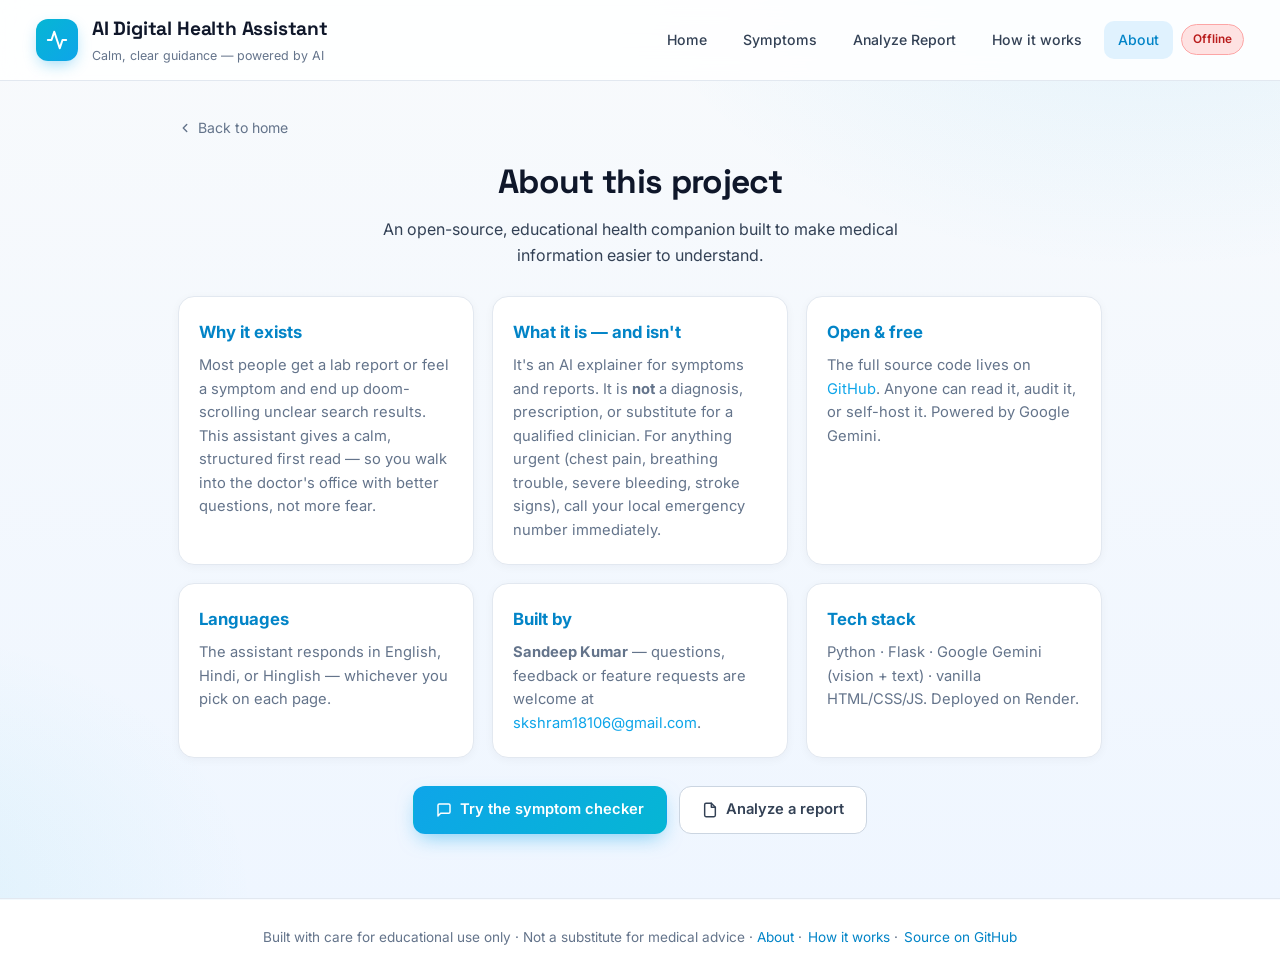
==== frontend/about.html @ 7e50487f "Move About and How it works to dedicated pages (/about.html, /how-it-works.html) - Remove inline Abo" ====
<!DOCTYPE html>
<html lang="en">
<head>
  <meta charset="UTF-8" />
  <meta name="viewport" content="width=device-width, initial-scale=1.0" />

  <title>About — AI Digital Health Assistant</title>
  <meta name="description" content="About the AI Digital Health Assistant — an open-source, educational health companion built by Sandeep Kumar to make medical information easier to understand. Powered by Google Gemini." />
  <meta name="robots" content="index, follow" />
  <link rel="canonical" href="https://digital-health-assistant.onrender.com/about.html" />

  <meta name="theme-color" content="#0ea5e9" />
  <link rel="icon" type="image/svg+xml" href="/favicon.svg" />
  <link rel="apple-touch-icon" href="/favicon.svg" />

  <meta property="og:type" content="website" />
  <meta property="og:url" content="https://digital-health-assistant.onrender.com/about.html" />
  <meta property="og:title" content="About — AI Digital Health Assistant" />
  <meta property="og:description" content="An open-source, educational health companion that helps you understand symptoms and lab reports." />
  <meta property="og:image" content="https://digital-health-assistant.onrender.com/og-image.svg" />

  <link rel="preconnect" href="https://fonts.googleapis.com" />
  <link rel="preconnect" href="https://fonts.gstatic.com" crossorigin />
  <link href="https://fonts.googleapis.com/css2?family=Inter:wght@400;500;600;700&family=Space+Grotesk:wght@500;600;700&display=swap" rel="stylesheet" />
  <link rel="stylesheet" href="styles.css" />
</head>
<body>
  <header class="site-header">
    <a href="/" class="brand" style="text-decoration:none;color:inherit;">
      <span class="logo" aria-hidden="true">
        <svg viewBox="0 0 24 24" width="22" height="22" fill="none" stroke="currentColor" stroke-width="2.2" stroke-linecap="round" stroke-linejoin="round"><path d="M22 12h-4l-3 9L9 3l-3 9H2"/></svg>
      </span>
      <div>
        <h1>AI Digital Health Assistant</h1>
        <p class="tagline">Calm, clear guidance — powered by AI</p>
      </div>
    </a>
    <nav class="header-nav">
      <a href="/" class="nav-link">Home</a>
      <a href="/symptoms.html" class="nav-link">Symptoms</a>
      <a href="/report.html" class="nav-link">Analyze Report</a>
      <a href="/how-it-works.html" class="nav-link">How it works</a>
      <a href="/about.html" class="nav-link active">About</a>
      <span id="modeBadge" class="mode-badge">checking…</span>
    </nav>
  </header>

  <main class="page-wrap">
    <a href="/" class="back-link">
      <svg viewBox="0 0 24 24" width="14" height="14" fill="none" stroke="currentColor" stroke-width="2.4" stroke-linecap="round" stroke-linejoin="round"><polyline points="15 18 9 12 15 6"/></svg>
      Back to home
    </a>

    <header class="page-header">
      <h2>About this project</h2>
      <p>An open-source, educational health companion built to make medical information easier to understand.</p>
    </header>

    <section>
      <div class="about-grid">
        <div>
          <h3>Why it exists</h3>
          <p>Most people get a lab report or feel a symptom and end up doom-scrolling unclear search results. This assistant gives a calm, structured first read — so you walk into the doctor's office with better questions, not more fear.</p>
        </div>
        <div>
          <h3>What it is — and isn't</h3>
          <p>It's an AI explainer for symptoms and reports. It is <strong>not</strong> a diagnosis, prescription, or substitute for a qualified clinician. For anything urgent (chest pain, breathing trouble, severe bleeding, stroke signs), call your local emergency number immediately.</p>
        </div>
        <div>
          <h3>Open &amp; free</h3>
          <p>The full source code lives on <a href="https://github.com/Sandeep22EE65R08/digital-health-assistant" rel="noopener" target="_blank">GitHub</a>. Anyone can read it, audit it, or self-host it. Powered by Google Gemini.</p>
        </div>
        <div>
          <h3>Languages</h3>
          <p>The assistant responds in English, Hindi, or Hinglish — whichever you pick on each page.</p>
        </div>
        <div>
          <h3>Built by</h3>
          <p><strong>Sandeep Kumar</strong> — questions, feedback or feature requests are welcome at
          <a href="mailto:skshram18106@gmail.com">skshram18106@gmail.com</a>.</p>
        </div>
        <div>
          <h3>Tech stack</h3>
          <p>Python · Flask · Google Gemini (vision + text) · vanilla HTML/CSS/JS. Deployed on Render.</p>
        </div>
      </div>

      <div class="cta-row">
        <a href="/symptoms.html" class="primary-btn">
          <svg viewBox="0 0 24 24" width="16" height="16" fill="none" stroke="currentColor" stroke-width="2.2" stroke-linecap="round" stroke-linejoin="round"><path d="M21 15a2 2 0 0 1-2 2H7l-4 4V5a2 2 0 0 1 2-2h14a2 2 0 0 1 2 2z"/></svg>
          Try the symptom checker
        </a>
        <a href="/report.html" class="ghost-btn">
          <svg viewBox="0 0 24 24" width="16" height="16" fill="none" stroke="currentColor" stroke-width="2.2" stroke-linecap="round" stroke-linejoin="round"><path d="M14 2H6a2 2 0 0 0-2 2v16a2 2 0 0 0 2 2h12a2 2 0 0 0 2-2V8z"/><polyline points="14 2 14 8 20 8"/></svg>
          Analyze a report
        </a>
      </div>
    </section>
  </main>

  <footer class="site-footer">
    Built with care for educational use only · Not a substitute for medical advice ·
    <a href="/about.html">About</a> ·
    <a href="/how-it-works.html">How it works</a> ·
    <a href="https://github.com/Sandeep22EE65R08/digital-health-assistant" rel="noopener" target="_blank">Source on GitHub</a>
  </footer>

  <script src="js/home.js"></script>
</body>
</html>
---- frontend/styles.css ----
/* =========================================================
   Medical Sky theme — light, clean, clinical
   ========================================================= */
:root {
  --bg-0: #f8fafc;            /* slate-50  */
  --bg-1: #eff6ff;            /* blue-50   */
  --panel: #ffffff;
  --panel-border: #e2e8f0;
  --text: #0f172a;            /* slate-900 */
  --text-soft: #334155;       /* slate-700 */
  --muted: #64748b;           /* slate-500 */
  --primary: #0ea5e9;         /* sky-500   */
  --primary-2: #0284c7;       /* sky-600   */
  --primary-soft: #e0f2fe;    /* sky-100   */
  --accent: #06b6d4;          /* cyan-500  */
  --accent-soft: #ecfeff;     /* cyan-50   */
  --success: #10b981;         /* emerald-500 */
  --success-soft: #d1fae5;
  --danger: #ef4444;
  --danger-soft: #fee2e2;
  --warn-bg: #fef3c7;
  --warn-border: #fbbf24;
  --warn-text: #92400e;
  --shadow-sm: 0 1px 2px rgba(15, 23, 42, 0.05);
  --shadow-md: 0 6px 20px -6px rgba(15, 23, 42, 0.10);
  --shadow-lg: 0 24px 50px -16px rgba(15, 23, 42, 0.18);
  --radius: 16px;
  /* aliases used by newer components */
  --text-muted: var(--muted);
  --border: var(--panel-border);
}

* { box-sizing: border-box; }

html, body {
  margin: 0;
  min-height: 100vh;
  font-family: "Inter", "Segoe UI", system-ui, -apple-system, sans-serif;
  color: var(--text);
  line-height: 1.6;
  background:
    radial-gradient(900px 600px at 90% -10%, rgba(14, 165, 233, 0.10), transparent 60%),
    radial-gradient(700px 500px at -10% 100%, rgba(6, 182, 212, 0.08), transparent 55%),
    linear-gradient(180deg, var(--bg-0) 0%, var(--bg-1) 100%);
  background-attachment: fixed;
  overflow-x: hidden;
}

a { color: var(--primary-2); text-decoration: none; }
a:hover { color: var(--primary); text-decoration: underline; }

/* --- Header ----------------------------------------------- */
.site-header {
  position: sticky; top: 0; z-index: 50;
  display: flex; align-items: center; justify-content: space-between;
  padding: 14px 36px;
  background: rgba(255, 255, 255, 0.85);
  backdrop-filter: blur(14px);
  -webkit-backdrop-filter: blur(14px);
  border-bottom: 1px solid var(--panel-border);
}
.brand { display: flex; align-items: center; gap: 14px; }
.brand h1 {
  margin: 0; font-size: 1.2rem; font-weight: 700; letter-spacing: -0.01em;
  font-family: "Space Grotesk", "Inter", sans-serif;
  color: var(--text);
}
.tagline { margin: 1px 0 0; font-size: 0.78rem; color: var(--muted); }

.logo {
  display: inline-flex; align-items: center; justify-content: center;
  width: 42px; height: 42px; border-radius: 12px; color: #ffffff;
  background: linear-gradient(135deg, var(--accent) 0%, var(--primary) 100%);
  box-shadow: 0 6px 16px -4px rgba(14, 165, 233, 0.45);
}

.header-nav { display: flex; align-items: center; gap: 8px; }
.nav-link {
  font-size: 0.88rem; font-weight: 500; color: var(--text-soft);
  padding: 8px 14px; border-radius: 10px;
  transition: background 0.15s, color 0.15s;
}
.nav-link:hover { background: var(--primary-soft); color: var(--primary-2); text-decoration: none; }
.nav-link.active { background: var(--primary-soft); color: var(--primary-2); }

.mode-badge {
  font-size: 0.74rem; font-weight: 600;
  padding: 5px 11px; border-radius: 999px;
  color: var(--muted); background: #f1f5f9;
  border: 1px solid var(--panel-border);
}
.mode-badge.live    { color: #047857; background: var(--success-soft); border-color: #6ee7b7; }
.mode-badge.error   { color: #b91c1c; background: var(--danger-soft); border-color: #fca5a5; }

/* --- Hero section ----------------------------------------- */
.hero {
  position: relative;
  padding: 56px 36px 24px;
  max-width: 1280px; margin: 0 auto;
  display: grid; grid-template-columns: 1.15fr 1fr; gap: 40px; align-items: center;
}
@media (max-width: 900px) { .hero { grid-template-columns: 1fr; padding: 36px 20px 8px; } }

.hero__eyebrow {
  display: inline-flex; align-items: center; gap: 8px;
  padding: 6px 12px; border-radius: 999px;
  font-size: 0.78rem; font-weight: 600; color: var(--primary-2);
  background: var(--primary-soft); border: 1px solid #bae6fd;
  margin-bottom: 16px;
}
.hero h2 {
  margin: 0 0 14px; font-size: clamp(1.8rem, 4vw, 2.6rem); line-height: 1.15;
  font-family: "Space Grotesk", "Inter", sans-serif; font-weight: 700;
  letter-spacing: -0.02em; color: var(--text);
}
.hero h2 span {
  background: linear-gradient(120deg, var(--primary) 0%, var(--accent) 100%);
  -webkit-background-clip: text; background-clip: text; color: transparent;
}
.hero p.hero__lead {
  margin: 0 0 24px; font-size: 1.02rem; color: var(--text-soft); max-width: 540px;
}
.hero__cta { display: flex; flex-wrap: wrap; gap: 12px; }

.hero__image {
  position: relative; border-radius: 24px; overflow: hidden;
  aspect-ratio: 4 / 3; background: var(--primary-soft);
  box-shadow: var(--shadow-lg);
  border: 1px solid var(--panel-border);
}
.hero__image img { width: 100%; height: 100%; object-fit: cover; display: block; }
.hero__image::after {
  content: ""; position: absolute; inset: 0;
  background: linear-gradient(180deg, transparent 50%, rgba(14, 165, 233, 0.10) 100%);
}


/* --- Feature cards strip ---------------------------------- */
.features {
  max-width: 1280px; margin: 20px auto 0; padding: 24px 36px;
  display: grid; grid-template-columns: repeat(3, 1fr); gap: 18px;
}
@media (max-width: 900px) { .features { grid-template-columns: 1fr; padding: 16px 20px; } }
.feature {
  padding: 22px; background: var(--panel); border: 1px solid var(--panel-border);
  border-radius: var(--radius); box-shadow: var(--shadow-sm);
  transition: transform 0.16s, box-shadow 0.16s;
}
.feature:hover { transform: translateY(-3px); box-shadow: var(--shadow-md); }
.feature__icon {
  display: inline-flex; align-items: center; justify-content: center;
  width: 44px; height: 44px; border-radius: 12px; margin-bottom: 12px;
  background: var(--primary-soft); color: var(--primary-2);
}
.feature h3 { margin: 0 0 6px; font-size: 1.05rem; font-weight: 600; }
.feature p { margin: 0; font-size: 0.9rem; color: var(--muted); line-height: 1.55; }

/* --- Main two-column layout ------------------------------- */
.layout {
  display: grid; grid-template-columns: 380px 1fr; gap: 24px;
  padding: 28px 36px 56px; max-width: 1280px; margin: 0 auto;
}
@media (max-width: 920px) { .layout { grid-template-columns: 1fr; padding: 20px; } }

.panel {
  position: relative;
  background: var(--panel);
  border: 1px solid var(--panel-border);
  border-radius: var(--radius);
  box-shadow: var(--shadow-md);
  padding: 22px;
}
.panel h2 {
  display: flex; align-items: center; gap: 10px;
  margin: 0 0 18px; font-size: 1.05rem; font-weight: 600;
  font-family: "Space Grotesk", "Inter", sans-serif; color: var(--text);
}
.panel h2 .icon {
  width: 30px; height: 30px; border-radius: 8px;
  display: inline-flex; align-items: center; justify-content: center;
  background: var(--primary-soft); color: var(--primary-2);
}

/* --- Form inputs ----------------------------------------- */
#intakeForm label, #reportForm label, .field-label {
  display: block; font-size: 0.78rem; font-weight: 600;
  color: var(--text-soft); margin-bottom: 14px; letter-spacing: 0.01em;
}
#intakeForm input, #intakeForm select, #intakeForm textarea,
#reportForm input, #reportForm select, #reportForm textarea {
  width: 100%; margin-top: 6px; padding: 11px 13px;
  font: inherit; font-size: 0.93rem; color: var(--text);
  background: #ffffff;
  border: 1px solid #cbd5e1;
  border-radius: 10px;
  transition: border-color 0.15s, box-shadow 0.15s;
}
#intakeForm input::placeholder, #intakeForm textarea::placeholder,
#reportForm input::placeholder, #reportForm textarea::placeholder { color: #94a3b8; }
#intakeForm input:focus, #intakeForm select:focus, #intakeForm textarea:focus,
#reportForm input:focus, #reportForm select:focus, #reportForm textarea:focus {
  outline: none; border-color: var(--primary);
  box-shadow: 0 0 0 4px rgba(14, 165, 233, 0.15);
}
#intakeForm textarea, #reportForm textarea { resize: vertical; min-height: 70px; }
.row { display: grid; grid-template-columns: 1fr 1fr; gap: 12px; }
.actions { display: flex; gap: 10px; margin-top: 8px; }

/* --- Buttons --------------------------------------------- */
.primary-btn, .ghost-btn {
  font: inherit; font-weight: 600; font-size: 0.92rem;
  padding: 11px 22px; border-radius: 12px; cursor: pointer;
  border: 1px solid transparent;
  transition: transform 0.12s, box-shadow 0.18s, background 0.18s, border-color 0.18s;
  display: inline-flex; align-items: center; justify-content: center; gap: 8px;
}
.primary-btn {
  color: #ffffff;
  background: linear-gradient(135deg, var(--primary) 0%, var(--accent) 100%);
  box-shadow: 0 8px 20px -6px rgba(14, 165, 233, 0.55);
}
.primary-btn:hover { transform: translateY(-1px); box-shadow: 0 12px 26px -6px rgba(14, 165, 233, 0.65); }
.primary-btn:disabled { opacity: 0.5; cursor: not-allowed; transform: none; box-shadow: none; }
.ghost-btn {
  background: #ffffff; color: var(--text-soft);
  border-color: #cbd5e1;
}
.ghost-btn:hover { background: var(--primary-soft); color: var(--primary-2); border-color: #bae6fd; }

.cta-row { display: flex; flex-wrap: wrap; gap: 12px; margin-top: 28px; justify-content: center; }
.cta-row .primary-btn, .cta-row .ghost-btn { text-decoration: none; display: inline-flex; align-items: center; gap: 8px; }

.disclaimer {
  margin-top: 18px; padding: 12px 14px; font-size: 0.8rem; line-height: 1.55;
  color: var(--warn-text); background: var(--warn-bg);
  border: 1px solid var(--warn-border); border-radius: 12px;
}
.disclaimer strong { color: #78350f; }


/* --- Chat panel ------------------------------------------ */
.chat { display: flex; flex-direction: column; min-height: 560px; }
.messages {
  flex: 1; overflow-y: auto; padding: 4px;
  display: flex; flex-direction: column; gap: 14px; margin-bottom: 14px;
}
.messages:empty::before {
  content: "Your analysis will appear here. Describe symptoms or upload a report to begin.";
  display: block; padding: 32px 20px; text-align: center;
  color: var(--muted); font-size: 0.92rem;
}
.msg {
  max-width: 92%; padding: 14px 16px; border-radius: 14px;
  font-size: 0.94rem; line-height: 1.6; word-wrap: break-word;
}
.msg.user {
  align-self: flex-end;
  background: linear-gradient(135deg, var(--primary) 0%, var(--accent) 100%);
  color: #ffffff;
  border-bottom-right-radius: 4px;
  box-shadow: 0 6px 14px -4px rgba(14, 165, 233, 0.40);
}
.msg.assistant {
  align-self: flex-start;
  background: #f8fafc;
  border: 1px solid var(--panel-border);
  color: var(--text);
  border-bottom-left-radius: 4px;
}
.msg.assistant h1, .msg.assistant h2, .msg.assistant h3 {
  font-family: "Space Grotesk", "Inter", sans-serif;
  margin: 16px 0 8px; color: var(--primary-2);
}
.msg.assistant h1 { font-size: 1.1rem; }
.msg.assistant h2 { font-size: 1.02rem; }
.msg.assistant h3 { font-size: 0.95rem; }
.msg.assistant p { margin: 6px 0; }
.msg.assistant ul, .msg.assistant ol { padding-left: 22px; margin: 6px 0; }
.msg.assistant li { margin: 3px 0; }
.msg.assistant code {
  background: var(--primary-soft); color: var(--primary-2);
  padding: 1px 6px; border-radius: 5px; font-size: 0.86em;
}
.msg.assistant strong { color: var(--text); }

.chat-form { display: flex; gap: 10px; }
.chat-form input { flex: 1; }

.thinking { display: flex; gap: 6px; align-items: center; color: var(--muted); font-size: 0.9rem; }
.thinking .dot {
  width: 7px; height: 7px; border-radius: 50%;
  background: var(--primary); display: inline-block;
  animation: blink 1.2s infinite ease-in-out;
}
.thinking .dot:nth-child(2) { animation-delay: 0.2s; }
.thinking .dot:nth-child(3) { animation-delay: 0.4s; }
@keyframes blink { 0%, 80%, 100% { opacity: 0.25; } 40% { opacity: 1; } }

.error-note {
  padding: 10px 12px; border-radius: 10px;
  background: var(--danger-soft); color: #b91c1c;
  border: 1px solid #fca5a5; font-size: 0.9rem;
}
.info-note {
  padding: 10px 12px; border-radius: 10px;
  background: var(--accent-soft); color: #0e7490;
  border: 1px solid #a5f3fc; font-size: 0.9rem; margin-bottom: 10px;
}

/* --- Reply action toolbar (Copy / Share / Save PDF) -------- */
.msg-actions {
  display: flex; flex-wrap: wrap; gap: 6px;
  margin-top: 10px; padding-top: 10px;
  border-top: 1px dashed var(--border);
}
.msg-action {
  display: inline-flex; align-items: center; gap: 6px;
  padding: 6px 10px; border-radius: 8px;
  background: #f1f5f9; color: var(--text-muted);
  border: 1px solid var(--border); font-size: 0.82rem; font-weight: 500;
  cursor: pointer; transition: all 0.15s ease;
}
.msg-action:hover {
  background: var(--accent-soft); color: var(--primary);
  border-color: #bae6fd;
}
.msg-action.is-flash {
  background: #dcfce7; color: #15803d; border-color: #86efac;
}
.msg-action svg { flex-shrink: 0; }

/* --- Report page-specific ------------------------------- */
.page-wrap {
  max-width: 980px; margin: 0 auto; padding: 36px 28px 64px;
}
.page-header { text-align: center; margin-bottom: 28px; }
.page-header h2 {
  margin: 0 0 8px; font-size: clamp(1.5rem, 3vw, 2.1rem);
  font-family: "Space Grotesk", "Inter", sans-serif; font-weight: 700;
  letter-spacing: -0.02em; color: var(--text);
}
.page-header p { margin: 0 auto; max-width: 580px; color: var(--text-soft); font-size: 1rem; }
.back-link {
  display: inline-flex; align-items: center; gap: 6px;
  font-size: 0.88rem; color: var(--muted); margin-bottom: 16px;
}
.back-link:hover { color: var(--primary-2); text-decoration: none; }

.dropzone {
  display: block; cursor: pointer;
  padding: 32px 22px; text-align: center;
  border: 2px dashed #bae6fd; border-radius: 14px;
  background: var(--primary-soft);
  transition: border-color 0.15s, background 0.15s, transform 0.15s;
  margin-bottom: 18px;
}
.dropzone:hover, .dropzone.is-drag {
  border-color: var(--primary); background: #e0f2fe; transform: scale(1.005);
}
.dropzone__inner { display: flex; flex-direction: column; align-items: center; gap: 6px; }
.dropzone__icon { color: var(--primary-2); margin-bottom: 4px; }
.dropzone__title { font-weight: 600; color: var(--text); font-size: 0.98rem; }
.dropzone__hint { font-size: 0.82rem; color: var(--muted); }
.dropzone__file {
  margin-top: 10px; padding: 6px 12px; font-size: 0.86rem;
  background: #ffffff; border: 1px solid var(--panel-border);
  border-radius: 999px; color: var(--text-soft);
}

.report-form .field-row {
  display: grid; grid-template-columns: 1fr auto; gap: 14px; align-items: end;
  margin-top: 6px;
}
@media (max-width: 600px) { .report-form .field-row { grid-template-columns: 1fr; } }

.result-area { margin-top: 24px; }

/* --- Footer --------------------------------------------- */
.site-footer {
  padding: 28px 36px;
  text-align: center; font-size: 0.85rem; color: var(--muted);
  border-top: 1px solid var(--panel-border);
  background: rgba(255, 255, 255, 0.6);
}
.site-footer a { color: var(--primary-2); }
.site-footer a + a { margin-left: 2px; }

/* --- Content sections (How it works / About / FAQ / Privacy) --- */
.content-section {
  padding: 56px 28px;
}
.content-section--alt {
  background: linear-gradient(180deg, rgba(224, 242, 254, 0.55), rgba(255, 255, 255, 0.0));
}
.content-inner {
  max-width: 980px; margin: 0 auto;
}
.section-title {
  font-family: 'Space Grotesk', Inter, sans-serif;
  font-size: clamp(1.5rem, 3vw, 2.1rem);
  margin: 0 0 8px; color: var(--text);
  text-align: center;
}
.section-lead {
  text-align: center; color: var(--text-muted);
  margin: 0 auto 32px; max-width: 640px; font-size: 1rem;
}

/* Steps */
.steps {
  list-style: none; padding: 0; margin: 0;
  display: grid; grid-template-columns: repeat(auto-fit, minmax(260px, 1fr)); gap: 18px;
}
.steps li {
  background: var(--panel); border: 1px solid var(--panel-border);
  border-radius: 16px; padding: 22px 20px;
  box-shadow: 0 2px 10px rgba(15, 23, 42, 0.04);
  position: relative;
}
.step-num {
  display: inline-flex; align-items: center; justify-content: center;
  width: 32px; height: 32px; border-radius: 50%;
  background: var(--primary); color: white; font-weight: 700;
  font-family: 'Space Grotesk', Inter, sans-serif; margin-bottom: 10px;
}
.steps h3 { margin: 4px 0 6px; color: var(--text); font-size: 1.05rem; }
.steps p { margin: 0; color: var(--text-muted); font-size: 0.92rem; line-height: 1.55; }

/* About grid */
.about-grid {
  display: grid; grid-template-columns: repeat(auto-fit, minmax(260px, 1fr)); gap: 18px;
}
.about-grid > div {
  background: var(--panel); border: 1px solid var(--panel-border);
  border-radius: 16px; padding: 22px 20px;
  box-shadow: 0 2px 10px rgba(15, 23, 42, 0.04);
}
.about-grid h3 { margin: 0 0 8px; color: var(--primary-2); font-size: 1.05rem; }
.about-grid p { margin: 0; color: var(--text-muted); font-size: 0.92rem; line-height: 1.6; }
.about-grid a { color: var(--primary); }

/* FAQ */
.faq-list { display: flex; flex-direction: column; gap: 10px; }
.faq-item {
  background: var(--panel); border: 1px solid var(--panel-border);
  border-radius: 12px; padding: 14px 18px;
}
.faq-item summary {
  cursor: pointer; font-weight: 600; color: var(--text);
  list-style: none; display: flex; align-items: center; justify-content: space-between;
}
.faq-item summary::after {
  content: "+"; color: var(--primary); font-size: 1.4rem; line-height: 1; margin-left: 12px;
  transition: transform 0.2s ease;
}
.faq-item[open] summary::after { transform: rotate(45deg); }
.faq-item p { margin: 10px 0 0; color: var(--text-muted); font-size: 0.92rem; line-height: 1.6; }

/* Privacy list */
.privacy-list {
  list-style: none; padding: 0; margin: 0;
  display: grid; grid-template-columns: 1fr; gap: 10px;
  max-width: 760px; margin: 0 auto;
}
.privacy-list li {
  background: var(--panel); border: 1px solid var(--panel-border);
  border-radius: 12px; padding: 14px 18px;
  color: var(--text-muted); font-size: 0.92rem; line-height: 1.55;
}
.privacy-list strong { color: var(--text); }

.contact-card {
  max-width: 760px; margin: 24px auto 0;
  background: var(--panel); border: 1px solid var(--panel-border);
  border-radius: 14px; padding: 20px 22px;
  box-shadow: 0 2px 10px rgba(15, 23, 42, 0.04);
}
.contact-card h3 {
  margin: 0 0 6px; color: var(--primary-2); font-size: 1.05rem;
}
.contact-card p {
  margin: 0 0 10px; color: var(--text-muted); font-size: 0.92rem;
}
.contact-list {
  list-style: none; padding: 0; margin: 0;
  display: flex; flex-direction: column; gap: 6px;
  font-size: 0.95rem;
}
.contact-list strong { color: var(--text); margin-right: 4px; }
.contact-list a { color: var(--primary); }
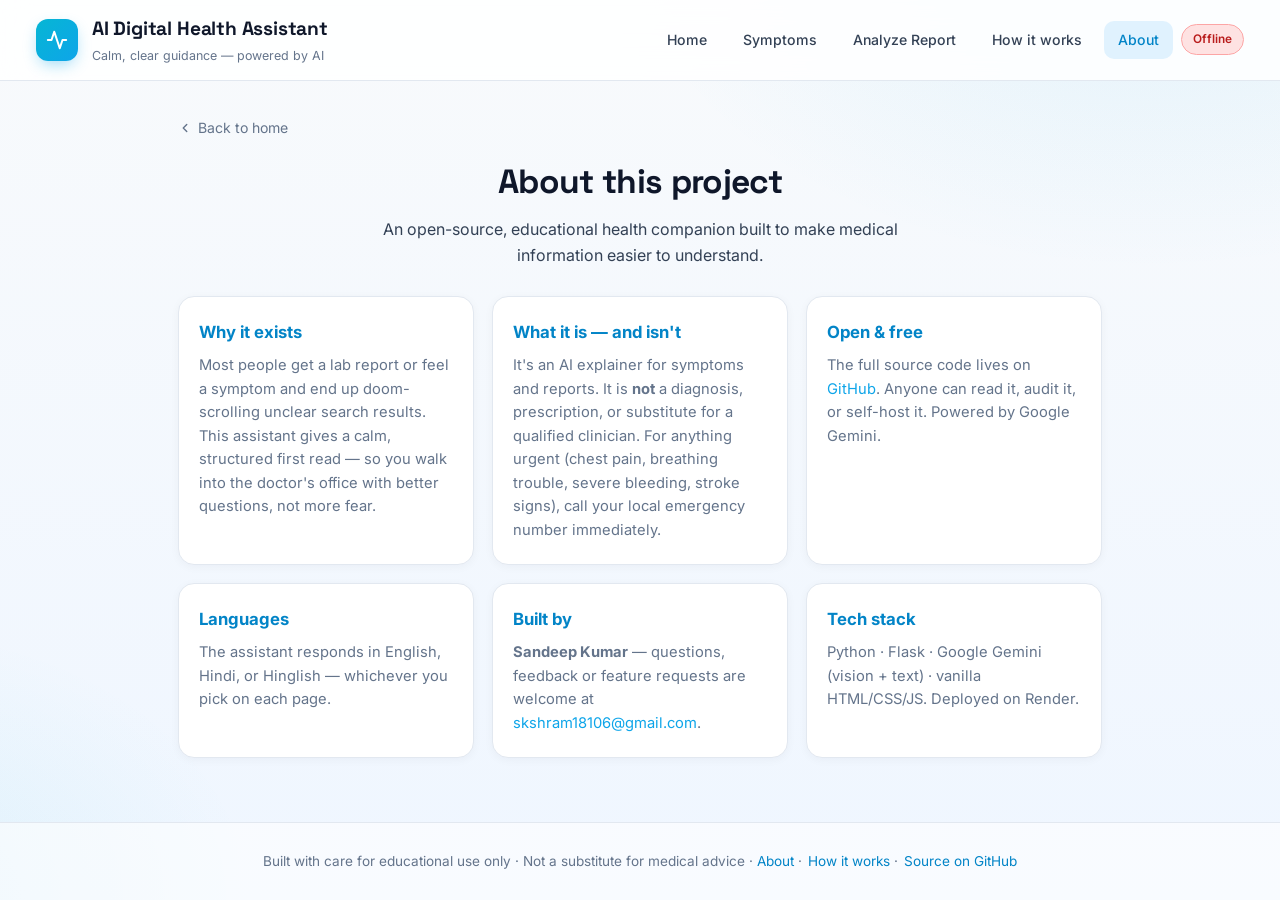
==== commit fed0fdad: "Remove Describe symptoms / Analyze report CTA buttons from About and How it works pages" ====
--- a/frontend/about.html
+++ b/frontend/about.html
@@ -84,17 +84,6 @@
           <p>Python · Flask · Google Gemini (vision + text) · vanilla HTML/CSS/JS. Deployed on Render.</p>
         </div>
       </div>
-
-      <div class="cta-row">
-        <a href="/symptoms.html" class="primary-btn">
-          <svg viewBox="0 0 24 24" width="16" height="16" fill="none" stroke="currentColor" stroke-width="2.2" stroke-linecap="round" stroke-linejoin="round"><path d="M21 15a2 2 0 0 1-2 2H7l-4 4V5a2 2 0 0 1 2-2h14a2 2 0 0 1 2 2z"/></svg>
-          Try the symptom checker
-        </a>
-        <a href="/report.html" class="ghost-btn">
-          <svg viewBox="0 0 24 24" width="16" height="16" fill="none" stroke="currentColor" stroke-width="2.2" stroke-linecap="round" stroke-linejoin="round"><path d="M14 2H6a2 2 0 0 0-2 2v16a2 2 0 0 0 2 2h12a2 2 0 0 0 2-2V8z"/><polyline points="14 2 14 8 20 8"/></svg>
-          Analyze a report
-        </a>
-      </div>
     </section>
   </main>
 
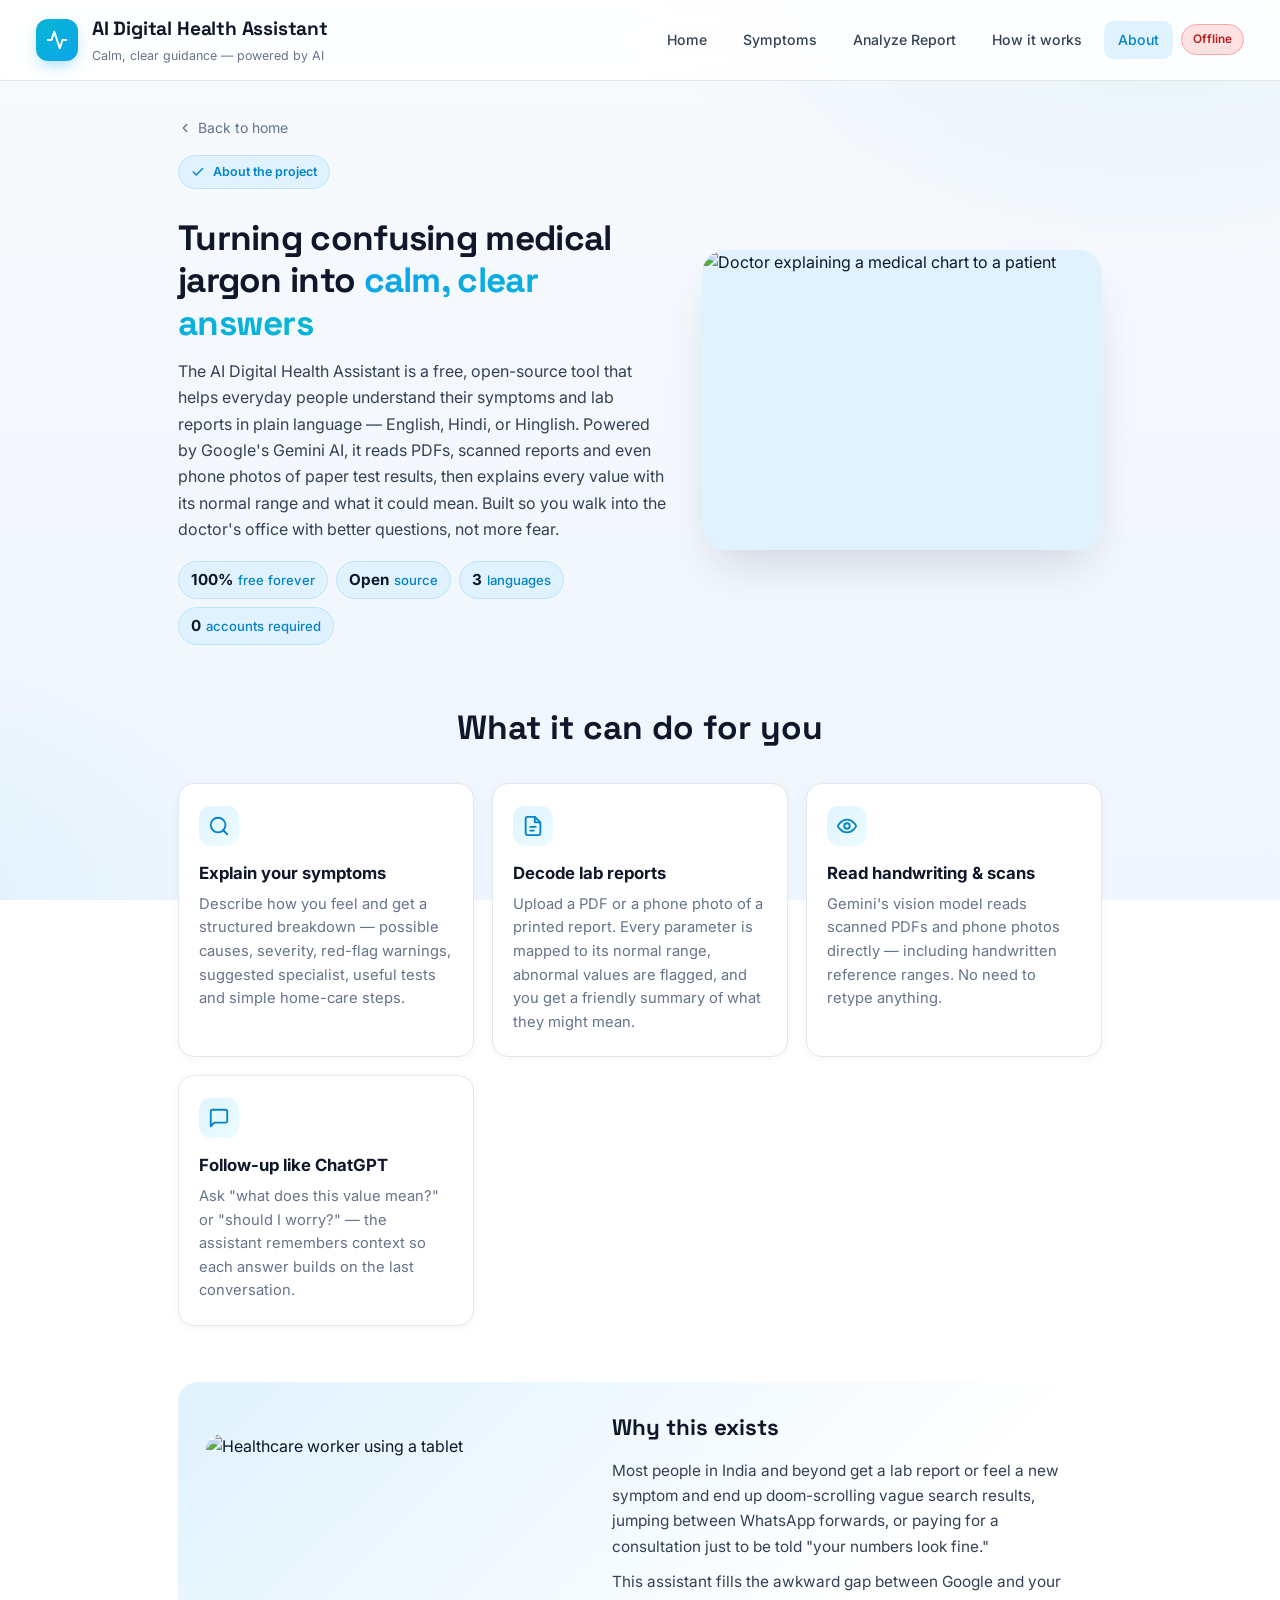
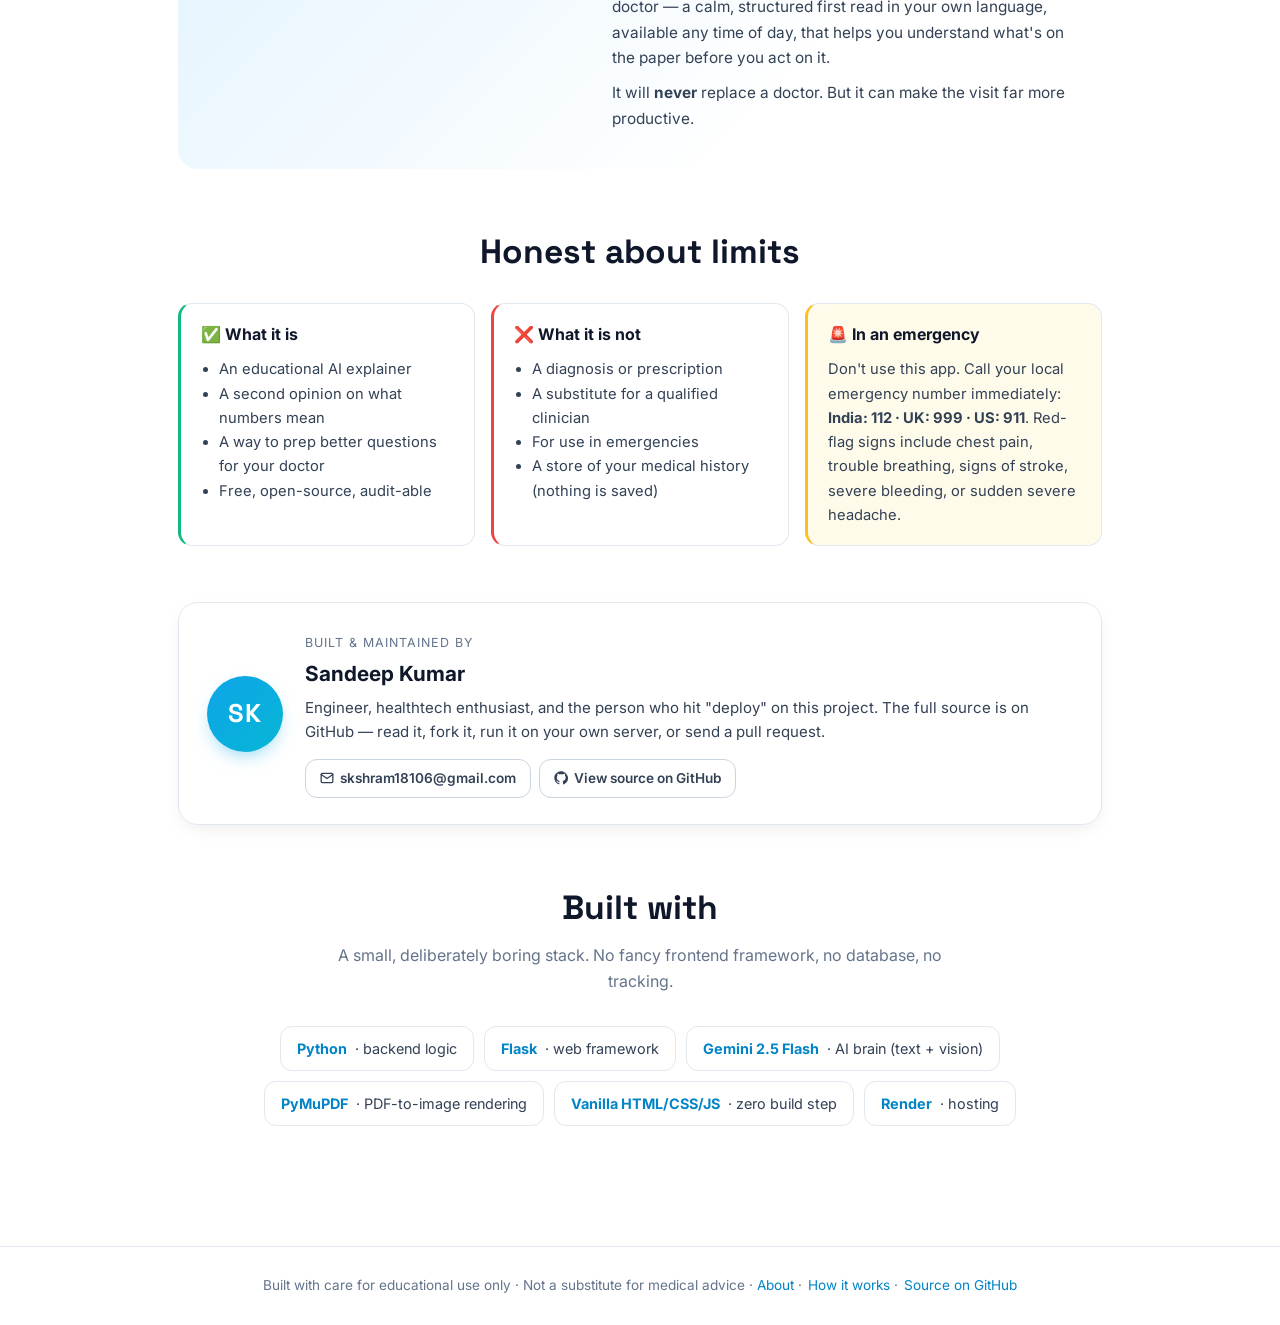
==== commit cc42c54f: "Redesign About page: hero image, richer copy, feature cards, story, founder card, tech chips" ====
--- a/frontend/about.html
+++ b/frontend/about.html
@@ -5,7 +5,7 @@
   <meta name="viewport" content="width=device-width, initial-scale=1.0" />
 
   <title>About — AI Digital Health Assistant</title>
-  <meta name="description" content="About the AI Digital Health Assistant — an open-source, educational health companion built by Sandeep Kumar to make medical information easier to understand. Powered by Google Gemini." />
+  <meta name="description" content="About the AI Digital Health Assistant: a free, open-source tool that explains symptoms and decodes lab reports (PDFs and phone photos) in English, Hindi or Hinglish. Built by Sandeep Kumar, powered by Google Gemini." />
   <meta name="robots" content="index, follow" />
   <link rel="canonical" href="https://digital-health-assistant.onrender.com/about.html" />
 
@@ -51,38 +51,144 @@
       Back to home
     </a>
 
-    <header class="page-header">
-      <h2>About this project</h2>
-      <p>An open-source, educational health companion built to make medical information easier to understand.</p>
-    </header>
-
-    <section>
-      <div class="about-grid">
-        <div>
-          <h3>Why it exists</h3>
-          <p>Most people get a lab report or feel a symptom and end up doom-scrolling unclear search results. This assistant gives a calm, structured first read — so you walk into the doctor's office with better questions, not more fear.</p>
-        </div>
-        <div>
-          <h3>What it is — and isn't</h3>
-          <p>It's an AI explainer for symptoms and reports. It is <strong>not</strong> a diagnosis, prescription, or substitute for a qualified clinician. For anything urgent (chest pain, breathing trouble, severe bleeding, stroke signs), call your local emergency number immediately.</p>
-        </div>
-        <div>
-          <h3>Open &amp; free</h3>
-          <p>The full source code lives on <a href="https://github.com/Sandeep22EE65R08/digital-health-assistant" rel="noopener" target="_blank">GitHub</a>. Anyone can read it, audit it, or self-host it. Powered by Google Gemini.</p>
-        </div>
-        <div>
-          <h3>Languages</h3>
-          <p>The assistant responds in English, Hindi, or Hinglish — whichever you pick on each page.</p>
-        </div>
-        <div>
-          <h3>Built by</h3>
-          <p><strong>Sandeep Kumar</strong> — questions, feedback or feature requests are welcome at
-          <a href="mailto:skshram18106@gmail.com">skshram18106@gmail.com</a>.</p>
-        </div>
-        <div>
-          <h3>Tech stack</h3>
-          <p>Python · Flask · Google Gemini (vision + text) · vanilla HTML/CSS/JS. Deployed on Render.</p>
-        </div>
+    <section class="about-hero">
+      <div class="about-hero__content">
+        <span class="hero__eyebrow">
+          <svg viewBox="0 0 24 24" width="14" height="14" fill="none" stroke="currentColor" stroke-width="2.4" stroke-linecap="round" stroke-linejoin="round"><path d="M20 6 9 17l-5-5"/></svg>
+          About the project
+        </span>
+        <h2>Turning confusing medical jargon into <span>calm, clear answers</span></h2>
+        <p class="hero__lead">
+          The AI Digital Health Assistant is a free, open-source tool that helps everyday people understand
+          their symptoms and lab reports in plain language — English, Hindi, or Hinglish. Powered by
+          Google's Gemini AI, it reads PDFs, scanned reports and even phone photos of paper test results,
+          then explains every value with its normal range and what it could mean. Built so you walk into
+          the doctor's office with better questions, not more fear.
+        </p>
+        <div class="stat-pills">
+          <span class="stat-pill"><strong>100%</strong> free forever</span>
+          <span class="stat-pill"><strong>Open</strong> source</span>
+          <span class="stat-pill"><strong>3</strong> languages</span>
+          <span class="stat-pill"><strong>0</strong> accounts required</span>
+        </div>
+      </div>
+      <div class="about-hero__image">
+        <img src="https://images.unsplash.com/photo-1551190822-a9333d879b1f?auto=format&fit=crop&w=900&q=80"
+             alt="Doctor explaining a medical chart to a patient" loading="eager" />
+      </div>
+    </section>
+
+    <section class="about-section">
+      <h3 class="section-title">What it can do for you</h3>
+      <div class="feat-grid">
+        <article class="feat-card">
+          <span class="feat-card__icon">
+            <svg viewBox="0 0 24 24" width="22" height="22" fill="none" stroke="currentColor" stroke-width="2" stroke-linecap="round" stroke-linejoin="round"><circle cx="11" cy="11" r="8"/><line x1="21" y1="21" x2="16.65" y2="16.65"/></svg>
+          </span>
+          <h4>Explain your symptoms</h4>
+          <p>Describe how you feel and get a structured breakdown — possible causes, severity, red-flag warnings, suggested specialist, useful tests and simple home-care steps.</p>
+        </article>
+        <article class="feat-card">
+          <span class="feat-card__icon">
+            <svg viewBox="0 0 24 24" width="22" height="22" fill="none" stroke="currentColor" stroke-width="2" stroke-linecap="round" stroke-linejoin="round"><path d="M14 2H6a2 2 0 0 0-2 2v16a2 2 0 0 0 2 2h12a2 2 0 0 0 2-2V8z"/><polyline points="14 2 14 8 20 8"/><line x1="9" y1="13" x2="15" y2="13"/><line x1="9" y1="17" x2="13" y2="17"/></svg>
+          </span>
+          <h4>Decode lab reports</h4>
+          <p>Upload a PDF or a phone photo of a printed report. Every parameter is mapped to its normal range, abnormal values are flagged, and you get a friendly summary of what they might mean.</p>
+        </article>
+        <article class="feat-card">
+          <span class="feat-card__icon">
+            <svg viewBox="0 0 24 24" width="22" height="22" fill="none" stroke="currentColor" stroke-width="2" stroke-linecap="round" stroke-linejoin="round"><circle cx="12" cy="12" r="3"/><path d="M2 12s3-7 10-7 10 7 10 7-3 7-10 7-10-7-10-7z"/></svg>
+          </span>
+          <h4>Read handwriting &amp; scans</h4>
+          <p>Gemini's vision model reads scanned PDFs and phone photos directly — including handwritten reference ranges. No need to retype anything.</p>
+        </article>
+        <article class="feat-card">
+          <span class="feat-card__icon">
+            <svg viewBox="0 0 24 24" width="22" height="22" fill="none" stroke="currentColor" stroke-width="2" stroke-linecap="round" stroke-linejoin="round"><path d="M21 15a2 2 0 0 1-2 2H7l-4 4V5a2 2 0 0 1 2-2h14a2 2 0 0 1 2 2z"/></svg>
+          </span>
+          <h4>Follow-up like ChatGPT</h4>
+          <p>Ask "what does this value mean?" or "should I worry?" — the assistant remembers context so each answer builds on the last conversation.</p>
+        </article>
+      </div>
+    </section>
+
+    <section class="about-story">
+      <div class="about-story__image">
+        <img src="https://images.unsplash.com/photo-1576091160399-112ba8d25d1d?auto=format&fit=crop&w=800&q=80"
+             alt="Healthcare worker using a tablet" loading="lazy" />
+      </div>
+      <div class="about-story__content">
+        <h3>Why this exists</h3>
+        <p>Most people in India and beyond get a lab report or feel a new symptom and end up
+        doom-scrolling vague search results, jumping between WhatsApp forwards, or paying for a
+        consultation just to be told "your numbers look fine."</p>
+        <p>This assistant fills the awkward gap between Google and your doctor — a calm, structured
+        first read in your own language, available any time of day, that helps you understand what's
+        on the paper before you act on it.</p>
+        <p>It will <strong>never</strong> replace a doctor. But it can make the visit far more productive.</p>
+      </div>
+    </section>
+
+    <section class="about-section">
+      <h3 class="section-title">Honest about limits</h3>
+      <div class="honest-grid">
+        <div class="honest-card honest-card--ok">
+          <h4>✅ What it is</h4>
+          <ul>
+            <li>An educational AI explainer</li>
+            <li>A second opinion on what numbers mean</li>
+            <li>A way to prep better questions for your doctor</li>
+            <li>Free, open-source, audit-able</li>
+          </ul>
+        </div>
+        <div class="honest-card honest-card--no">
+          <h4>❌ What it is not</h4>
+          <ul>
+            <li>A diagnosis or prescription</li>
+            <li>A substitute for a qualified clinician</li>
+            <li>For use in emergencies</li>
+            <li>A store of your medical history (nothing is saved)</li>
+          </ul>
+        </div>
+        <div class="honest-card honest-card--alert">
+          <h4>🚨 In an emergency</h4>
+          <p>Don't use this app. Call your local emergency number immediately:
+          <strong>India: 112 · UK: 999 · US: 911</strong>. Red-flag signs include chest pain,
+          trouble breathing, signs of stroke, severe bleeding, or sudden severe headache.</p>
+        </div>
+      </div>
+    </section>
+
+    <section class="founder-card">
+      <div class="founder-card__avatar" aria-hidden="true">SK</div>
+      <div class="founder-card__body">
+        <span class="founder-card__role">Built &amp; maintained by</span>
+        <h3>Sandeep Kumar</h3>
+        <p>Engineer, healthtech enthusiast, and the person who hit "deploy" on this project. The full source
+        is on GitHub — read it, fork it, run it on your own server, or send a pull request.</p>
+        <div class="founder-card__links">
+          <a class="ghost-btn" href="mailto:skshram18106@gmail.com">
+            <svg viewBox="0 0 24 24" width="14" height="14" fill="none" stroke="currentColor" stroke-width="2.2" stroke-linecap="round" stroke-linejoin="round"><path d="M4 4h16c1.1 0 2 .9 2 2v12c0 1.1-.9 2-2 2H4c-1.1 0-2-.9-2-2V6c0-1.1.9-2 2-2z"/><polyline points="22,6 12,13 2,6"/></svg>
+            skshram18106@gmail.com
+          </a>
+          <a class="ghost-btn" href="https://github.com/Sandeep22EE65R08/digital-health-assistant" rel="noopener" target="_blank">
+            <svg viewBox="0 0 24 24" width="14" height="14" fill="currentColor"><path d="M12 .5C5.7.5.5 5.7.5 12c0 5.1 3.3 9.4 7.9 10.9.6.1.8-.3.8-.6v-2c-3.2.7-3.9-1.5-3.9-1.5-.5-1.3-1.3-1.7-1.3-1.7-1.1-.7.1-.7.1-.7 1.2.1 1.8 1.2 1.8 1.2 1 1.8 2.8 1.3 3.5 1 .1-.8.4-1.3.7-1.6-2.6-.3-5.3-1.3-5.3-5.8 0-1.3.5-2.3 1.2-3.2-.1-.3-.5-1.5.1-3.1 0 0 1-.3 3.3 1.2 1-.3 2-.4 3-.4s2 .1 3 .4c2.3-1.5 3.3-1.2 3.3-1.2.6 1.6.2 2.8.1 3.1.8.8 1.2 1.9 1.2 3.2 0 4.5-2.7 5.5-5.3 5.8.4.4.8 1.1.8 2.2v3.2c0 .3.2.7.8.6 4.6-1.5 7.9-5.8 7.9-10.9C23.5 5.7 18.3.5 12 .5z"/></svg>
+            View source on GitHub
+          </a>
+        </div>
+      </div>
+    </section>
+
+    <section class="about-section about-tech">
+      <h3 class="section-title">Built with</h3>
+      <p class="section-lead">A small, deliberately boring stack. No fancy frontend framework, no database, no tracking.</p>
+      <div class="tech-grid">
+        <div class="tech-chip"><strong>Python</strong> · backend logic</div>
+        <div class="tech-chip"><strong>Flask</strong> · web framework</div>
+        <div class="tech-chip"><strong>Gemini 2.5 Flash</strong> · AI brain (text + vision)</div>
+        <div class="tech-chip"><strong>PyMuPDF</strong> · PDF-to-image rendering</div>
+        <div class="tech-chip"><strong>Vanilla HTML/CSS/JS</strong> · zero build step</div>
+        <div class="tech-chip"><strong>Render</strong> · hosting</div>
       </div>
     </section>
   </main>
--- a/frontend/styles.css
+++ b/frontend/styles.css
@@ -488,3 +488,128 @@
 }
 .contact-list strong { color: var(--text); margin-right: 4px; }
 .contact-list a { color: var(--primary); }
+
+/* --- About page (rich) ---------------------------------- */
+.about-hero {
+  display: grid; grid-template-columns: 1.1fr 0.9fr; gap: 36px; align-items: center;
+  margin-bottom: 48px;
+}
+@media (max-width: 860px) { .about-hero { grid-template-columns: 1fr; gap: 24px; } }
+.about-hero__content h2 {
+  font-family: "Space Grotesk", "Inter", sans-serif; font-weight: 700;
+  font-size: clamp(1.6rem, 3.4vw, 2.2rem); line-height: 1.2;
+  letter-spacing: -0.02em; color: var(--text); margin: 12px 0 14px;
+}
+.about-hero__content h2 span {
+  background: linear-gradient(120deg, var(--primary) 0%, var(--accent) 100%);
+  -webkit-background-clip: text; background-clip: text; color: transparent;
+}
+.about-hero__content .hero__lead {
+  color: var(--text-soft); font-size: 1rem; line-height: 1.65; margin: 0 0 18px;
+}
+.about-hero__image {
+  border-radius: 24px; overflow: hidden; aspect-ratio: 4 / 3;
+  background: var(--primary-soft); box-shadow: var(--shadow-lg);
+}
+.about-hero__image img { width: 100%; height: 100%; object-fit: cover; display: block; }
+
+.stat-pills { display: flex; flex-wrap: wrap; gap: 8px; }
+.stat-pill {
+  display: inline-flex; align-items: baseline; gap: 5px;
+  padding: 6px 12px; border-radius: 999px;
+  background: var(--primary-soft); color: var(--primary-2);
+  font-size: 0.82rem; font-weight: 500;
+  border: 1px solid #bae6fd;
+}
+.stat-pill strong { color: var(--text); font-weight: 700; font-size: 0.95rem; }
+
+.about-section { margin: 56px 0; }
+.about-section .section-title { text-align: center; }
+
+.feat-grid {
+  display: grid; grid-template-columns: repeat(auto-fit, minmax(240px, 1fr)); gap: 18px;
+  margin-top: 28px;
+}
+.feat-card {
+  background: var(--panel); border: 1px solid var(--panel-border);
+  border-radius: 16px; padding: 22px 20px;
+  box-shadow: 0 2px 10px rgba(15, 23, 42, 0.04);
+  transition: transform 0.18s ease, box-shadow 0.18s ease;
+}
+.feat-card:hover { transform: translateY(-2px); box-shadow: 0 10px 24px -10px rgba(15, 23, 42, 0.18); }
+.feat-card__icon {
+  display: inline-flex; width: 40px; height: 40px; align-items: center; justify-content: center;
+  border-radius: 12px;
+  background: linear-gradient(135deg, var(--primary-soft) 0%, var(--accent-soft) 100%);
+  color: var(--primary-2); margin-bottom: 10px;
+}
+.feat-card h4 { margin: 4px 0 6px; color: var(--text); font-size: 1.05rem; }
+.feat-card p { margin: 0; color: var(--text-muted); font-size: 0.92rem; line-height: 1.6; }
+
+.about-story {
+  display: grid; grid-template-columns: 0.9fr 1.1fr; gap: 28px; align-items: center;
+  background: linear-gradient(135deg, var(--primary-soft) 0%, rgba(255,255,255,0) 70%);
+  border-radius: 20px; padding: 28px; margin: 56px 0;
+}
+@media (max-width: 860px) { .about-story { grid-template-columns: 1fr; } }
+.about-story__image { border-radius: 16px; overflow: hidden; aspect-ratio: 4 / 3; }
+.about-story__image img { width: 100%; height: 100%; object-fit: cover; display: block; }
+.about-story__content h3 {
+  margin: 0 0 12px; font-family: "Space Grotesk", "Inter", sans-serif;
+  font-size: 1.4rem; color: var(--text);
+}
+.about-story__content p {
+  margin: 0 0 10px; color: var(--text-soft); font-size: 0.96rem; line-height: 1.65;
+}
+
+.honest-grid {
+  display: grid; grid-template-columns: repeat(auto-fit, minmax(240px, 1fr)); gap: 16px;
+  margin-top: 24px;
+}
+.honest-card {
+  background: var(--panel); border: 1px solid var(--panel-border);
+  border-radius: 14px; padding: 18px 20px;
+}
+.honest-card h4 { margin: 0 0 10px; font-size: 1rem; color: var(--text); }
+.honest-card ul { margin: 0; padding-left: 18px; color: var(--text-soft); font-size: 0.92rem; line-height: 1.65; }
+.honest-card p { margin: 0; color: var(--text-soft); font-size: 0.92rem; line-height: 1.65; }
+.honest-card--ok { border-left: 3px solid var(--success); }
+.honest-card--no { border-left: 3px solid var(--danger); }
+.honest-card--alert { border-left: 3px solid var(--warn-border); background: #fffbeb; }
+
+.founder-card {
+  display: grid; grid-template-columns: auto 1fr; gap: 22px; align-items: center;
+  background: var(--panel); border: 1px solid var(--panel-border);
+  border-radius: 20px; padding: 26px 28px; margin: 56px 0;
+  box-shadow: var(--shadow-md);
+}
+@media (max-width: 600px) { .founder-card { grid-template-columns: 1fr; text-align: center; justify-items: center; } }
+.founder-card__avatar {
+  width: 76px; height: 76px; border-radius: 50%;
+  display: flex; align-items: center; justify-content: center;
+  background: linear-gradient(135deg, var(--primary) 0%, var(--accent) 100%);
+  color: #fff; font-family: "Space Grotesk", "Inter", sans-serif;
+  font-size: 1.6rem; font-weight: 700; letter-spacing: 0.04em;
+  box-shadow: 0 8px 20px -8px rgba(14, 165, 233, 0.6);
+}
+.founder-card__role {
+  display: inline-block; font-size: 0.78rem; text-transform: uppercase;
+  letter-spacing: 0.08em; color: var(--muted); margin-bottom: 4px;
+}
+.founder-card h3 { margin: 0 0 6px; font-size: 1.3rem; color: var(--text); }
+.founder-card p { margin: 0 0 14px; color: var(--text-soft); font-size: 0.94rem; line-height: 1.6; }
+.founder-card__links { display: flex; flex-wrap: wrap; gap: 8px; }
+.founder-card__links .ghost-btn {
+  text-decoration: none; padding: 8px 14px; font-size: 0.85rem;
+  display: inline-flex; align-items: center; gap: 6px;
+}
+
+.tech-grid {
+  display: flex; flex-wrap: wrap; gap: 10px; justify-content: center; margin-top: 22px;
+}
+.tech-chip {
+  padding: 10px 16px; border-radius: 12px;
+  background: var(--panel); border: 1px solid var(--panel-border);
+  color: var(--text-soft); font-size: 0.9rem;
+}
+.tech-chip strong { color: var(--primary-2); margin-right: 4px; }
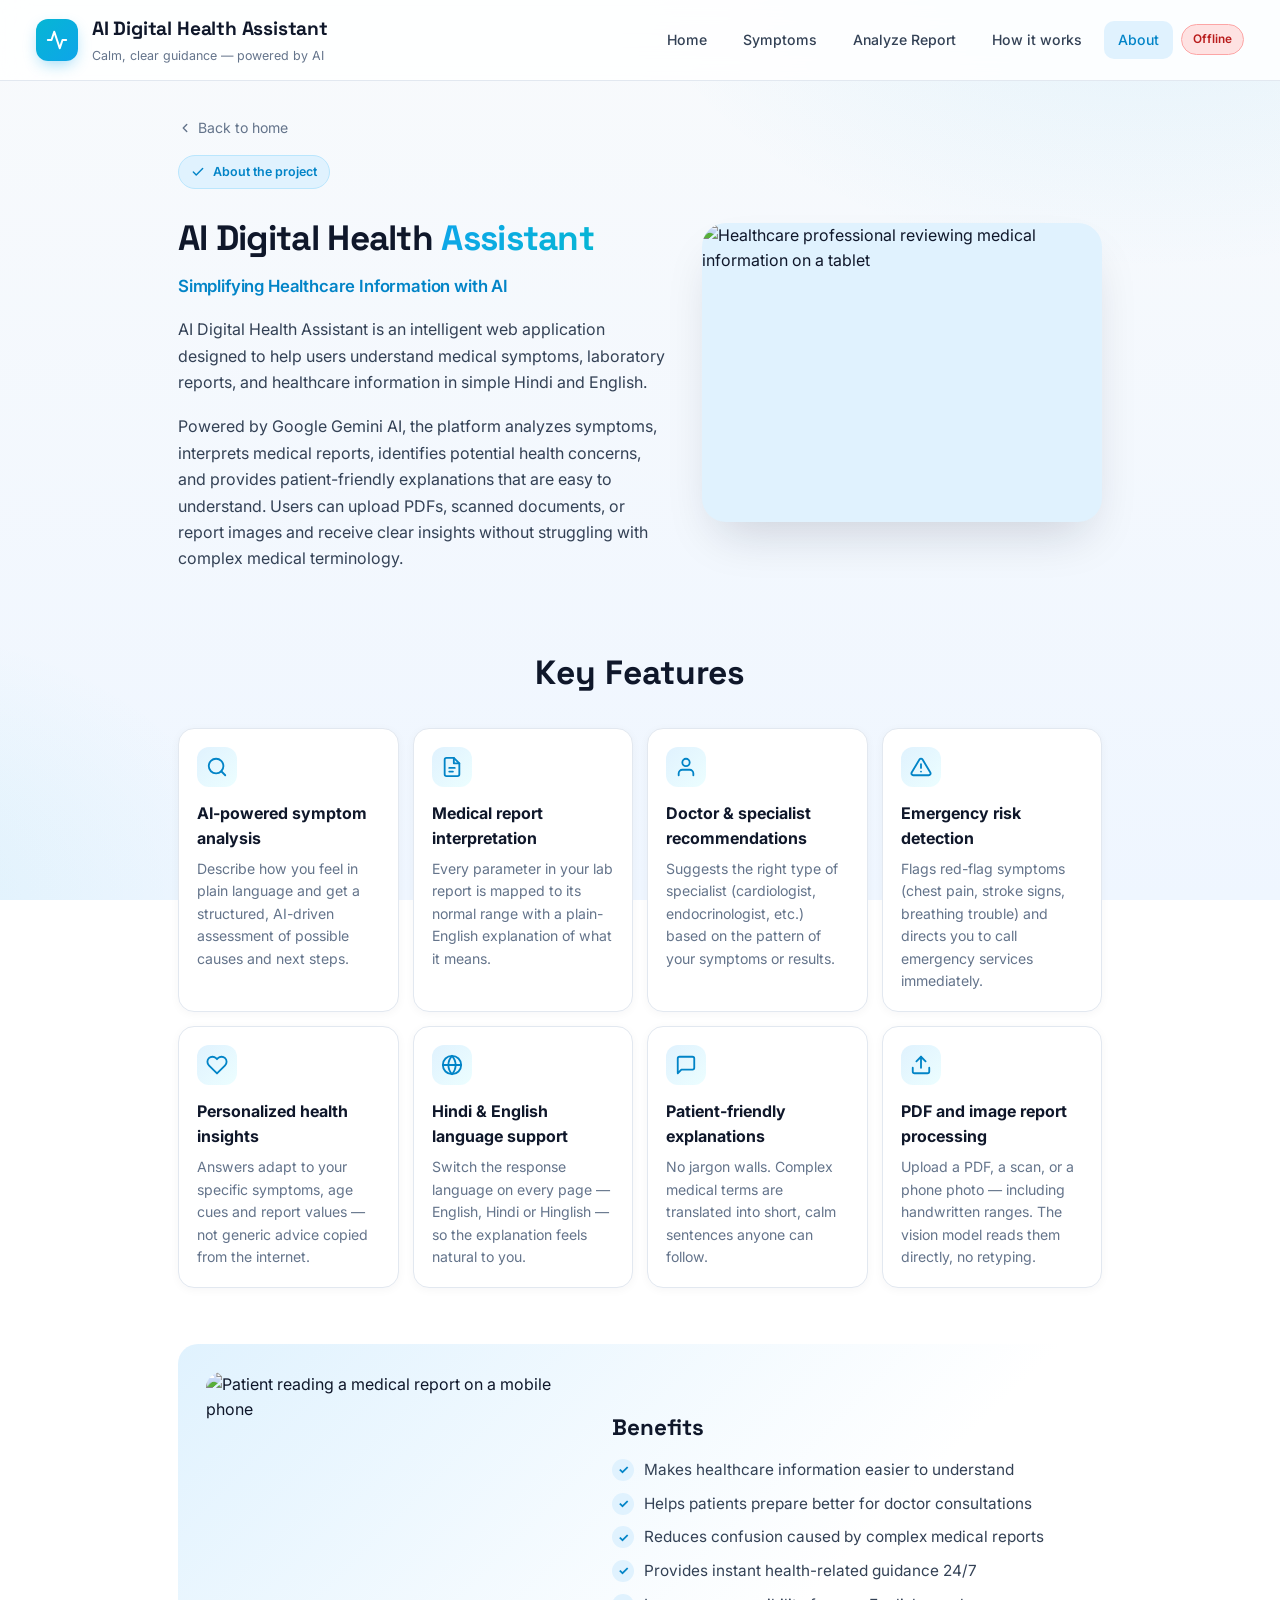
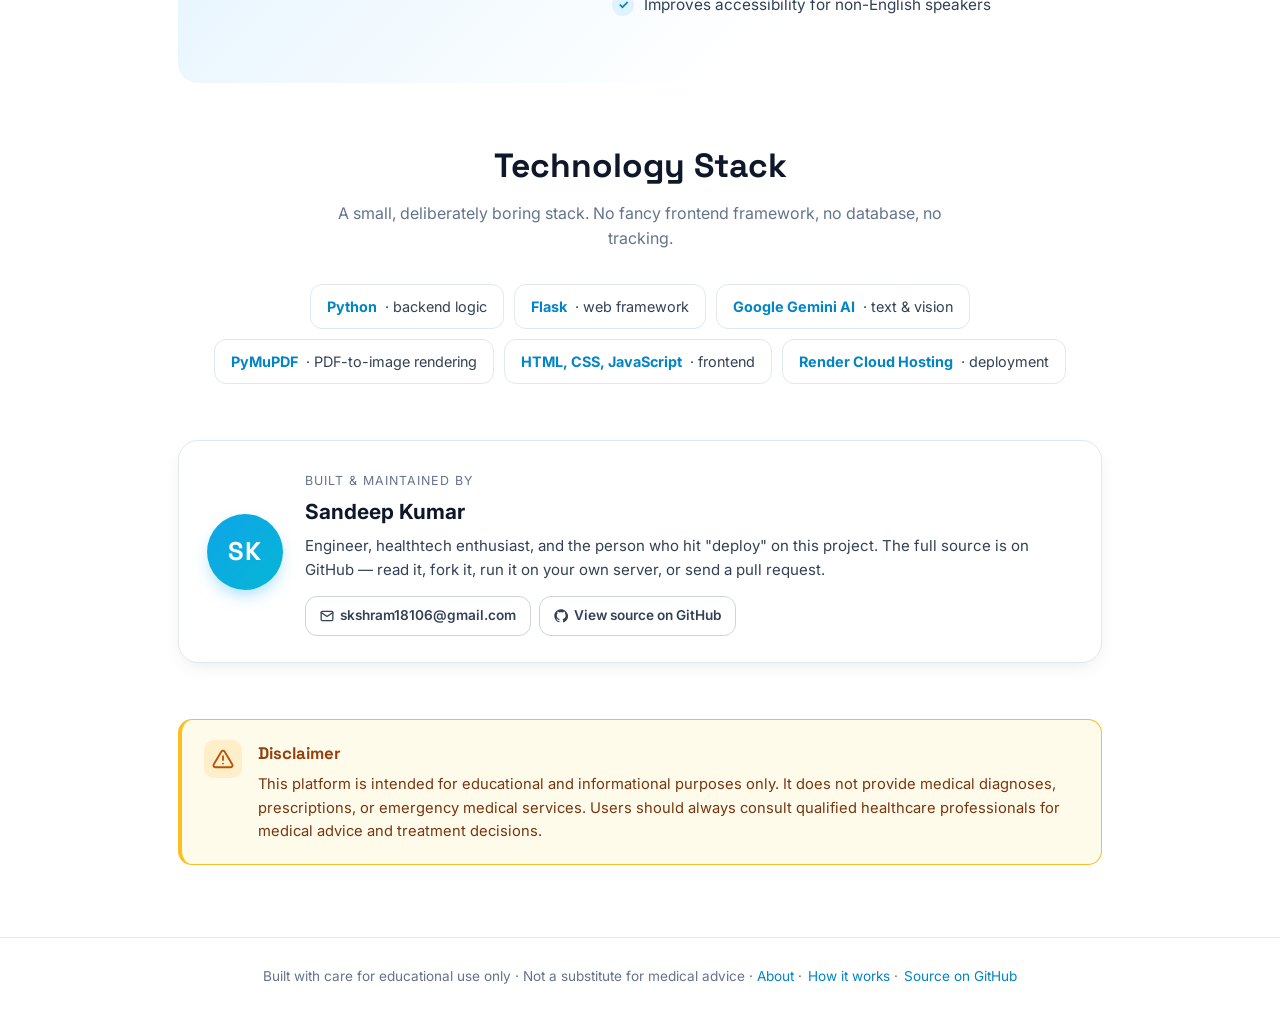
==== commit 31d3b44a: "Restructure About page: Key Features (8), Benefits, Tech Stack, Disclaimer + new images" ====
--- a/frontend/about.html
+++ b/frontend/about.html
@@ -57,105 +57,114 @@
           <svg viewBox="0 0 24 24" width="14" height="14" fill="none" stroke="currentColor" stroke-width="2.4" stroke-linecap="round" stroke-linejoin="round"><path d="M20 6 9 17l-5-5"/></svg>
           About the project
         </span>
-        <h2>Turning confusing medical jargon into <span>calm, clear answers</span></h2>
+        <h2>AI Digital Health <span>Assistant</span></h2>
+        <p class="about-hero__sub">Simplifying Healthcare Information with AI</p>
         <p class="hero__lead">
-          The AI Digital Health Assistant is a free, open-source tool that helps everyday people understand
-          their symptoms and lab reports in plain language — English, Hindi, or Hinglish. Powered by
-          Google's Gemini AI, it reads PDFs, scanned reports and even phone photos of paper test results,
-          then explains every value with its normal range and what it could mean. Built so you walk into
-          the doctor's office with better questions, not more fear.
+          AI Digital Health Assistant is an intelligent web application designed to help users understand
+          medical symptoms, laboratory reports, and healthcare information in simple Hindi and English.
         </p>
-        <div class="stat-pills">
-          <span class="stat-pill"><strong>100%</strong> free forever</span>
-          <span class="stat-pill"><strong>Open</strong> source</span>
-          <span class="stat-pill"><strong>3</strong> languages</span>
-          <span class="stat-pill"><strong>0</strong> accounts required</span>
-        </div>
+        <p class="hero__lead">
+          Powered by Google Gemini AI, the platform analyzes symptoms, interprets medical reports,
+          identifies potential health concerns, and provides patient-friendly explanations that are easy
+          to understand. Users can upload PDFs, scanned documents, or report images and receive clear
+          insights without struggling with complex medical terminology.
+        </p>
       </div>
       <div class="about-hero__image">
-        <img src="https://images.unsplash.com/photo-1551190822-a9333d879b1f?auto=format&fit=crop&w=900&q=80"
-             alt="Doctor explaining a medical chart to a patient" loading="eager" />
+        <img src="https://images.unsplash.com/photo-1576091160399-112ba8d25d1d?auto=format&fit=crop&w=900&q=80"
+             alt="Healthcare professional reviewing medical information on a tablet" loading="eager" />
       </div>
     </section>
 
     <section class="about-section">
-      <h3 class="section-title">What it can do for you</h3>
-      <div class="feat-grid">
+      <h3 class="section-title">Key Features</h3>
+      <div class="feat-grid feat-grid--compact">
         <article class="feat-card">
           <span class="feat-card__icon">
             <svg viewBox="0 0 24 24" width="22" height="22" fill="none" stroke="currentColor" stroke-width="2" stroke-linecap="round" stroke-linejoin="round"><circle cx="11" cy="11" r="8"/><line x1="21" y1="21" x2="16.65" y2="16.65"/></svg>
           </span>
-          <h4>Explain your symptoms</h4>
-          <p>Describe how you feel and get a structured breakdown — possible causes, severity, red-flag warnings, suggested specialist, useful tests and simple home-care steps.</p>
+          <h4>AI-powered symptom analysis</h4>
+          <p>Describe how you feel in plain language and get a structured, AI-driven assessment of possible causes and next steps.</p>
         </article>
         <article class="feat-card">
           <span class="feat-card__icon">
             <svg viewBox="0 0 24 24" width="22" height="22" fill="none" stroke="currentColor" stroke-width="2" stroke-linecap="round" stroke-linejoin="round"><path d="M14 2H6a2 2 0 0 0-2 2v16a2 2 0 0 0 2 2h12a2 2 0 0 0 2-2V8z"/><polyline points="14 2 14 8 20 8"/><line x1="9" y1="13" x2="15" y2="13"/><line x1="9" y1="17" x2="13" y2="17"/></svg>
           </span>
-          <h4>Decode lab reports</h4>
-          <p>Upload a PDF or a phone photo of a printed report. Every parameter is mapped to its normal range, abnormal values are flagged, and you get a friendly summary of what they might mean.</p>
-        </article>
-        <article class="feat-card">
-          <span class="feat-card__icon">
-            <svg viewBox="0 0 24 24" width="22" height="22" fill="none" stroke="currentColor" stroke-width="2" stroke-linecap="round" stroke-linejoin="round"><circle cx="12" cy="12" r="3"/><path d="M2 12s3-7 10-7 10 7 10 7-3 7-10 7-10-7-10-7z"/></svg>
-          </span>
-          <h4>Read handwriting &amp; scans</h4>
-          <p>Gemini's vision model reads scanned PDFs and phone photos directly — including handwritten reference ranges. No need to retype anything.</p>
+          <h4>Medical report interpretation</h4>
+          <p>Every parameter in your lab report is mapped to its normal range with a plain-English explanation of what it means.</p>
+        </article>
+        <article class="feat-card">
+          <span class="feat-card__icon">
+            <svg viewBox="0 0 24 24" width="22" height="22" fill="none" stroke="currentColor" stroke-width="2" stroke-linecap="round" stroke-linejoin="round"><path d="M20 21v-2a4 4 0 0 0-4-4H8a4 4 0 0 0-4 4v2"/><circle cx="12" cy="7" r="4"/></svg>
+          </span>
+          <h4>Doctor &amp; specialist recommendations</h4>
+          <p>Suggests the right type of specialist (cardiologist, endocrinologist, etc.) based on the pattern of your symptoms or results.</p>
+        </article>
+        <article class="feat-card">
+          <span class="feat-card__icon">
+            <svg viewBox="0 0 24 24" width="22" height="22" fill="none" stroke="currentColor" stroke-width="2" stroke-linecap="round" stroke-linejoin="round"><path d="M10.29 3.86 1.82 18a2 2 0 0 0 1.71 3h16.94a2 2 0 0 0 1.71-3L13.71 3.86a2 2 0 0 0-3.42 0z"/><line x1="12" y1="9" x2="12" y2="13"/><line x1="12" y1="17" x2="12.01" y2="17"/></svg>
+          </span>
+          <h4>Emergency risk detection</h4>
+          <p>Flags red-flag symptoms (chest pain, stroke signs, breathing trouble) and directs you to call emergency services immediately.</p>
+        </article>
+        <article class="feat-card">
+          <span class="feat-card__icon">
+            <svg viewBox="0 0 24 24" width="22" height="22" fill="none" stroke="currentColor" stroke-width="2" stroke-linecap="round" stroke-linejoin="round"><path d="M20.84 4.61a5.5 5.5 0 0 0-7.78 0L12 5.67l-1.06-1.06a5.5 5.5 0 0 0-7.78 7.78l1.06 1.06L12 21.23l7.78-7.78 1.06-1.06a5.5 5.5 0 0 0 0-7.78z"/></svg>
+          </span>
+          <h4>Personalized health insights</h4>
+          <p>Answers adapt to your specific symptoms, age cues and report values — not generic advice copied from the internet.</p>
+        </article>
+        <article class="feat-card">
+          <span class="feat-card__icon">
+            <svg viewBox="0 0 24 24" width="22" height="22" fill="none" stroke="currentColor" stroke-width="2" stroke-linecap="round" stroke-linejoin="round"><circle cx="12" cy="12" r="10"/><line x1="2" y1="12" x2="22" y2="12"/><path d="M12 2a15.3 15.3 0 0 1 4 10 15.3 15.3 0 0 1-4 10 15.3 15.3 0 0 1-4-10 15.3 15.3 0 0 1 4-10z"/></svg>
+          </span>
+          <h4>Hindi &amp; English language support</h4>
+          <p>Switch the response language on every page — English, Hindi or Hinglish — so the explanation feels natural to you.</p>
         </article>
         <article class="feat-card">
           <span class="feat-card__icon">
             <svg viewBox="0 0 24 24" width="22" height="22" fill="none" stroke="currentColor" stroke-width="2" stroke-linecap="round" stroke-linejoin="round"><path d="M21 15a2 2 0 0 1-2 2H7l-4 4V5a2 2 0 0 1 2-2h14a2 2 0 0 1 2 2z"/></svg>
           </span>
-          <h4>Follow-up like ChatGPT</h4>
-          <p>Ask "what does this value mean?" or "should I worry?" — the assistant remembers context so each answer builds on the last conversation.</p>
+          <h4>Patient-friendly explanations</h4>
+          <p>No jargon walls. Complex medical terms are translated into short, calm sentences anyone can follow.</p>
+        </article>
+        <article class="feat-card">
+          <span class="feat-card__icon">
+            <svg viewBox="0 0 24 24" width="22" height="22" fill="none" stroke="currentColor" stroke-width="2" stroke-linecap="round" stroke-linejoin="round"><path d="M21 15v4a2 2 0 0 1-2 2H5a2 2 0 0 1-2-2v-4"/><polyline points="17 8 12 3 7 8"/><line x1="12" y1="3" x2="12" y2="15"/></svg>
+          </span>
+          <h4>PDF and image report processing</h4>
+          <p>Upload a PDF, a scan, or a phone photo — including handwritten ranges. The vision model reads them directly, no retyping.</p>
         </article>
       </div>
     </section>
 
     <section class="about-story">
       <div class="about-story__image">
-        <img src="https://images.unsplash.com/photo-1576091160399-112ba8d25d1d?auto=format&fit=crop&w=800&q=80"
-             alt="Healthcare worker using a tablet" loading="lazy" />
+        <img src="https://images.unsplash.com/photo-1581595220892-b0739db3ba8c?auto=format&fit=crop&w=800&q=80"
+             alt="Patient reading a medical report on a mobile phone" loading="lazy" />
       </div>
       <div class="about-story__content">
-        <h3>Why this exists</h3>
-        <p>Most people in India and beyond get a lab report or feel a new symptom and end up
-        doom-scrolling vague search results, jumping between WhatsApp forwards, or paying for a
-        consultation just to be told "your numbers look fine."</p>
-        <p>This assistant fills the awkward gap between Google and your doctor — a calm, structured
-        first read in your own language, available any time of day, that helps you understand what's
-        on the paper before you act on it.</p>
-        <p>It will <strong>never</strong> replace a doctor. But it can make the visit far more productive.</p>
-      </div>
-    </section>
-
-    <section class="about-section">
-      <h3 class="section-title">Honest about limits</h3>
-      <div class="honest-grid">
-        <div class="honest-card honest-card--ok">
-          <h4>✅ What it is</h4>
-          <ul>
-            <li>An educational AI explainer</li>
-            <li>A second opinion on what numbers mean</li>
-            <li>A way to prep better questions for your doctor</li>
-            <li>Free, open-source, audit-able</li>
-          </ul>
-        </div>
-        <div class="honest-card honest-card--no">
-          <h4>❌ What it is not</h4>
-          <ul>
-            <li>A diagnosis or prescription</li>
-            <li>A substitute for a qualified clinician</li>
-            <li>For use in emergencies</li>
-            <li>A store of your medical history (nothing is saved)</li>
-          </ul>
-        </div>
-        <div class="honest-card honest-card--alert">
-          <h4>🚨 In an emergency</h4>
-          <p>Don't use this app. Call your local emergency number immediately:
-          <strong>India: 112 · UK: 999 · US: 911</strong>. Red-flag signs include chest pain,
-          trouble breathing, signs of stroke, severe bleeding, or sudden severe headache.</p>
-        </div>
+        <h3>Benefits</h3>
+        <ul class="benefit-list">
+          <li><span class="benefit-list__bullet">✓</span> Makes healthcare information easier to understand</li>
+          <li><span class="benefit-list__bullet">✓</span> Helps patients prepare better for doctor consultations</li>
+          <li><span class="benefit-list__bullet">✓</span> Reduces confusion caused by complex medical reports</li>
+          <li><span class="benefit-list__bullet">✓</span> Provides instant health-related guidance 24/7</li>
+          <li><span class="benefit-list__bullet">✓</span> Improves accessibility for non-English speakers</li>
+        </ul>
+      </div>
+    </section>
+
+    <section class="about-section about-tech">
+      <h3 class="section-title">Technology Stack</h3>
+      <p class="section-lead">A small, deliberately boring stack. No fancy frontend framework, no database, no tracking.</p>
+      <div class="tech-grid">
+        <div class="tech-chip"><strong>Python</strong> · backend logic</div>
+        <div class="tech-chip"><strong>Flask</strong> · web framework</div>
+        <div class="tech-chip"><strong>Google Gemini AI</strong> · text &amp; vision</div>
+        <div class="tech-chip"><strong>PyMuPDF</strong> · PDF-to-image rendering</div>
+        <div class="tech-chip"><strong>HTML, CSS, JavaScript</strong> · frontend</div>
+        <div class="tech-chip"><strong>Render Cloud Hosting</strong> · deployment</div>
       </div>
     </section>
 
@@ -179,16 +188,15 @@
       </div>
     </section>
 
-    <section class="about-section about-tech">
-      <h3 class="section-title">Built with</h3>
-      <p class="section-lead">A small, deliberately boring stack. No fancy frontend framework, no database, no tracking.</p>
-      <div class="tech-grid">
-        <div class="tech-chip"><strong>Python</strong> · backend logic</div>
-        <div class="tech-chip"><strong>Flask</strong> · web framework</div>
-        <div class="tech-chip"><strong>Gemini 2.5 Flash</strong> · AI brain (text + vision)</div>
-        <div class="tech-chip"><strong>PyMuPDF</strong> · PDF-to-image rendering</div>
-        <div class="tech-chip"><strong>Vanilla HTML/CSS/JS</strong> · zero build step</div>
-        <div class="tech-chip"><strong>Render</strong> · hosting</div>
+    <section class="disclaimer-card" aria-labelledby="disclaimer-title">
+      <div class="disclaimer-card__icon" aria-hidden="true">
+        <svg viewBox="0 0 24 24" width="22" height="22" fill="none" stroke="currentColor" stroke-width="2" stroke-linecap="round" stroke-linejoin="round"><path d="M10.29 3.86 1.82 18a2 2 0 0 0 1.71 3h16.94a2 2 0 0 0 1.71-3L13.71 3.86a2 2 0 0 0-3.42 0z"/><line x1="12" y1="9" x2="12" y2="13"/><line x1="12" y1="17" x2="12.01" y2="17"/></svg>
+      </div>
+      <div class="disclaimer-card__body">
+        <h3 id="disclaimer-title">Disclaimer</h3>
+        <p>This platform is intended for educational and informational purposes only. It does not provide
+        medical diagnoses, prescriptions, or emergency medical services. Users should always consult
+        qualified healthcare professionals for medical advice and treatment decisions.</p>
       </div>
     </section>
   </main>
--- a/frontend/styles.css
+++ b/frontend/styles.css
@@ -613,3 +613,46 @@
   color: var(--text-soft); font-size: 0.9rem;
 }
 .tech-chip strong { color: var(--primary-2); margin-right: 4px; }
+
+.about-hero__sub {
+  margin: 0 0 16px; font-size: 1.05rem; color: var(--primary-2);
+  font-weight: 600; letter-spacing: -0.01em;
+}
+.feat-grid--compact { grid-template-columns: repeat(auto-fit, minmax(220px, 1fr)); gap: 14px; }
+.feat-grid--compact .feat-card { padding: 18px 18px; }
+.feat-grid--compact .feat-card h4 { font-size: 1rem; }
+.feat-grid--compact .feat-card p { font-size: 0.88rem; }
+
+.benefit-list {
+  list-style: none; padding: 0; margin: 0;
+  display: flex; flex-direction: column; gap: 10px;
+}
+.benefit-list li {
+  display: flex; align-items: flex-start; gap: 10px;
+  color: var(--text-soft); font-size: 0.96rem; line-height: 1.55;
+}
+.benefit-list__bullet {
+  flex: 0 0 22px; height: 22px; border-radius: 50%;
+  display: inline-flex; align-items: center; justify-content: center;
+  background: var(--primary-soft); color: var(--primary-2);
+  font-size: 0.78rem; font-weight: 700; margin-top: 1px;
+}
+
+.disclaimer-card {
+  display: grid; grid-template-columns: auto 1fr; gap: 16px; align-items: flex-start;
+  background: #fffbeb; border: 1px solid var(--warn-border);
+  border-left: 4px solid var(--warn-border);
+  border-radius: 14px; padding: 20px 22px; margin: 32px 0 8px;
+}
+.disclaimer-card__icon {
+  width: 38px; height: 38px; border-radius: 10px;
+  display: inline-flex; align-items: center; justify-content: center;
+  background: rgba(245, 158, 11, 0.15); color: #b45309;
+}
+.disclaimer-card__body h3 {
+  margin: 0 0 6px; font-size: 1.05rem; color: #92400e;
+  font-family: "Space Grotesk", "Inter", sans-serif;
+}
+.disclaimer-card__body p {
+  margin: 0; color: #78350f; font-size: 0.92rem; line-height: 1.6;
+}
